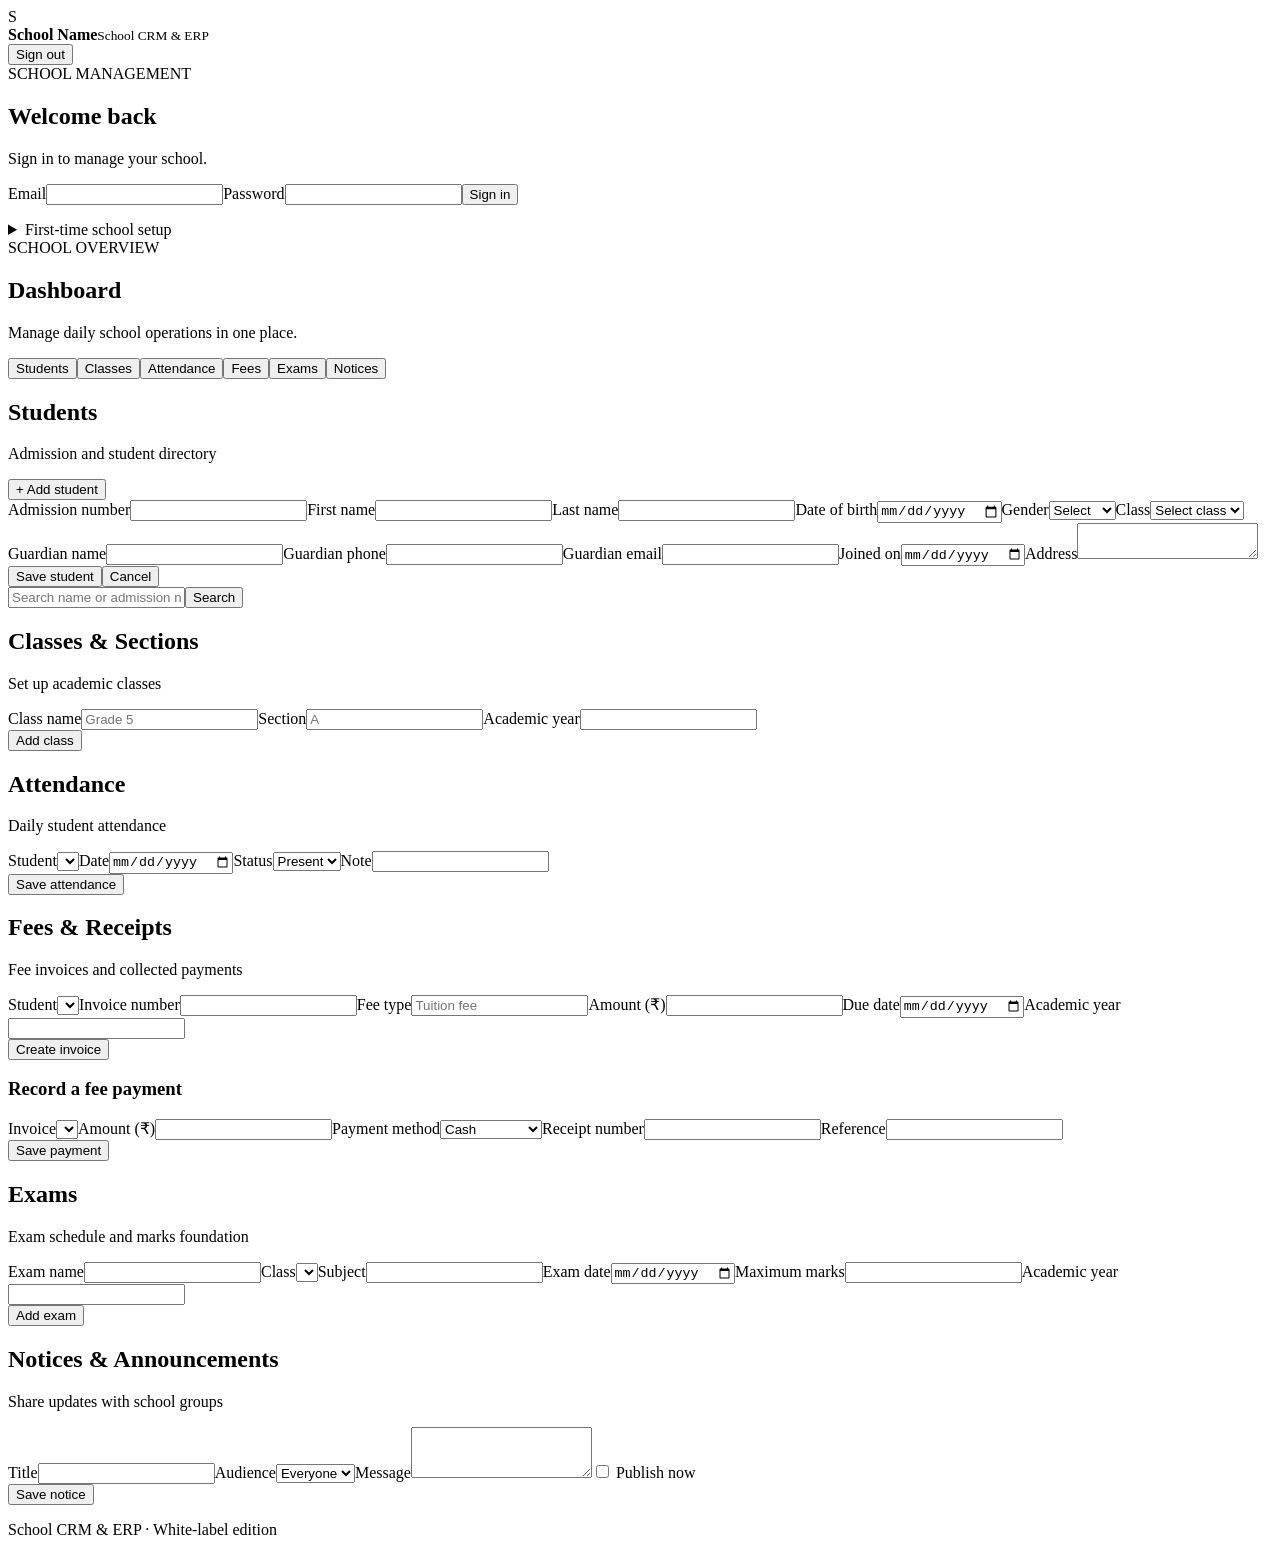
==== products/school-erp/index.html @ 95472b61 "Add responsive school ERP dashboard shell" ====
<!doctype html>
<html lang="en"><head><meta charset="utf-8"><meta name="viewport" content="width=device-width,initial-scale=1"><meta name="theme-color" content="#175cd3"><title>School CRM & ERP</title><link rel="stylesheet" href="styles.css"></head>
<body><header class="top"><div class="brand"><div class="mark" id="brandMark">S</div><div><strong id="schoolName">School Name</strong><small id="schoolTagline">School CRM & ERP</small></div></div><div class="userbar"><span id="userLabel"></span><button id="logoutBtn" class="ghost hidden">Sign out</button></div></header>
<main class="wrap">
<section id="authPanel" class="auth card"><div class="eyebrow">SCHOOL MANAGEMENT</div><h1>Welcome back</h1><p class="muted">Sign in to manage your school.</p><form id="loginForm"><label>Email<input name="email" type="email" required autocomplete="username"></label><label>Password<input name="password" type="password" required autocomplete="current-password"></label><button class="primary" type="submit">Sign in</button><p id="authMessage" class="message"></p></form><details class="setup"><summary>First-time school setup</summary><form id="setupForm"><label>Setup key<input name="setupKey" required></label><label>Administrator name<input name="fullName" required></label><label>Administrator email<input name="email" type="email" required></label><label>Password (minimum 12 characters)<input name="password" type="password" minlength="12" required></label><button class="primary" type="submit">Create administrator</button><p class="muted">Use the SETUP_KEY configured by your installer. Remove that secret from the Worker after setup.</p></form></details></section>
<section id="appPanel" class="hidden">
<div class="welcome"><div><div class="eyebrow">SCHOOL OVERVIEW</div><h1 id="welcomeTitle">Dashboard</h1><p class="muted">Manage daily school operations in one place.</p></div><span class="year" id="academicYear"></span></div>
<nav class="tabs" id="tabs"><button data-tab="students" class="active">Students</button><button data-tab="classes">Classes</button><button data-tab="attendance">Attendance</button><button data-tab="fees">Fees</button><button data-tab="exams">Exams</button><button data-tab="notices">Notices</button></nav>
<section class="panel" data-panel="students"><div class="panelhead"><div><h2>Students</h2><p class="muted">Admission and student directory</p></div><button class="primary admin-only" id="addStudentToggle">+ Add student</button></div><form id="studentForm" class="formgrid hidden"><label>Admission number<input name="admissionNo" required></label><label>First name<input name="firstName" required></label><label>Last name<input name="lastName"></label><label>Date of birth<input name="dob" type="date"></label><label>Gender<select name="gender"><option value="">Select</option><option>Female</option><option>Male</option><option>Other</option></select></label><label>Class<select name="classId" id="studentClass"><option value="">Select class</option></select></label><label>Guardian name<input name="guardianName"></label><label>Guardian phone<input name="guardianPhone" inputmode="tel"></label><label>Guardian email<input name="guardianEmail" type="email"></label><label>Joined on<input name="joinedOn" type="date"></label><label class="wide">Address<textarea name="address" rows="2"></textarea></label><div class="wide actions"><button class="primary">Save student</button><button type="button" class="ghost" data-cancel="studentForm">Cancel</button></div></form><div class="toolbar"><input id="studentSearch" placeholder="Search name or admission number"><button class="ghost" id="studentSearchBtn">Search</button></div><div id="studentsList" class="tablewrap"></div></section>
<section class="panel hidden" data-panel="classes"><div class="panelhead"><div><h2>Classes & Sections</h2><p class="muted">Set up academic classes</p></div></div><form id="classForm" class="formgrid admin-only"><label>Class name<input name="className" placeholder="Grade 5" required></label><label>Section<input name="section" placeholder="A"></label><label>Academic year<input name="academicYear" id="classYear" required></label><div class="actions"><button class="primary">Add class</button></div></form><div id="classesList" class="tablewrap"></div></section>
<section class="panel hidden" data-panel="attendance"><div class="panelhead"><div><h2>Attendance</h2><p class="muted">Daily student attendance</p></div></div><form id="attendanceForm" class="formgrid"><label>Student<select name="studentId" id="attendanceStudent" required></select></label><label>Date<input name="date" type="date" required></label><label>Status<select name="status"><option value="present">Present</option><option value="absent">Absent</option><option value="late">Late</option><option value="leave">Leave</option></select></label><label>Note<input name="note"></label><div class="actions"><button class="primary">Save attendance</button></div></form><div id="attendanceList" class="tablewrap"></div></section>
<section class="panel hidden" data-panel="fees"><div class="panelhead"><div><h2>Fees & Receipts</h2><p class="muted">Fee invoices and collected payments</p></div></div><form id="feeForm" class="formgrid admin-only"><label>Student<select name="studentId" id="feeStudent" required></select></label><label>Invoice number<input name="invoiceNo" required></label><label>Fee type<input name="feeType" placeholder="Tuition fee" required></label><label>Amount (₹)<input name="amount" type="number" min="1" step="0.01" required></label><label>Due date<input name="dueDate" type="date"></label><label>Academic year<input name="academicYear" id="feeYear" required></label><div class="actions"><button class="primary">Create invoice</button></div></form><div id="feesList" class="tablewrap"></div><form id="paymentForm" class="formgrid accountant-only"><h3 class="wide">Record a fee payment</h3><label>Invoice<select name="invoiceId" id="paymentInvoice" required></select></label><label>Amount (₹)<input name="amount" type="number" min="0.01" step="0.01" required></label><label>Payment method<select name="method"><option>Cash</option><option>UPI</option><option>Bank transfer</option><option>Card</option></select></label><label>Receipt number<input name="receiptNo" required></label><label>Reference<input name="reference"></label><div class="actions"><button class="primary">Save payment</button></div></form></section>
<section class="panel hidden" data-panel="exams"><div class="panelhead"><div><h2>Exams</h2><p class="muted">Exam schedule and marks foundation</p></div></div><form id="examForm" class="formgrid admin-only"><label>Exam name<input name="examName" required></label><label>Class<select name="classId" id="examClass" required></select></label><label>Subject<input name="subject" required></label><label>Exam date<input name="examDate" type="date"></label><label>Maximum marks<input name="maxMarks" type="number" min="1" step="0.5" required></label><label>Academic year<input name="academicYear" id="examYear" required></label><div class="actions"><button class="primary">Add exam</button></div></form><div id="examsList" class="tablewrap"></div></section>
<section class="panel hidden" data-panel="notices"><div class="panelhead"><div><h2>Notices & Announcements</h2><p class="muted">Share updates with school groups</p></div></div><form id="noticeForm" class="formgrid admin-only"><label>Title<input name="title" required></label><label>Audience<select name="audience"><option value="all">Everyone</option><option value="teachers">Teachers</option><option value="parents">Parents</option><option value="students">Students</option></select></label><label class="wide">Message<textarea name="body" rows="3" required></textarea></label><label class="check"><input name="published" type="checkbox"> Publish now</label><div class="actions"><button class="primary">Save notice</button></div></form><div id="noticesList" class="cards"></div></section>
<p id="appMessage" class="message"></p></section></main><footer>School CRM & ERP · White-label edition</footer><script src="brand.config.js"></script><script src="app.js"></script></body></html>
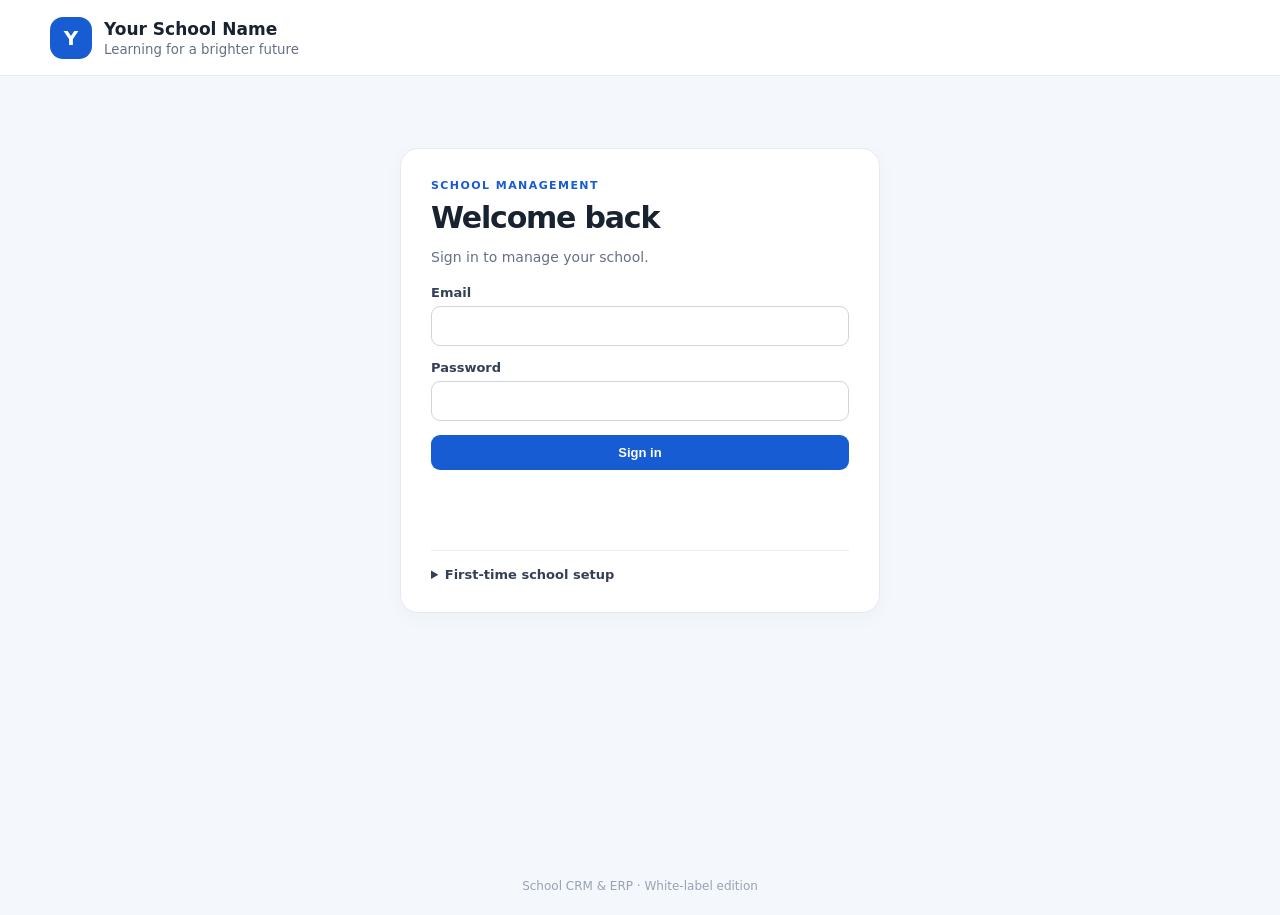
==== commit 594a6d6b: "Add school account management panel" ====
--- a/products/school-erp/index.html
+++ b/products/school-erp/index.html
@@ -5,11 +5,11 @@
 <section id="authPanel" class="auth card"><div class="eyebrow">SCHOOL MANAGEMENT</div><h1>Welcome back</h1><p class="muted">Sign in to manage your school.</p><form id="loginForm"><label>Email<input name="email" type="email" required autocomplete="username"></label><label>Password<input name="password" type="password" required autocomplete="current-password"></label><button class="primary" type="submit">Sign in</button><p id="authMessage" class="message"></p></form><details class="setup"><summary>First-time school setup</summary><form id="setupForm"><label>Setup key<input name="setupKey" required></label><label>Administrator name<input name="fullName" required></label><label>Administrator email<input name="email" type="email" required></label><label>Password (minimum 12 characters)<input name="password" type="password" minlength="12" required></label><button class="primary" type="submit">Create administrator</button><p class="muted">Use the SETUP_KEY configured by your installer. Remove that secret from the Worker after setup.</p></form></details></section>
 <section id="appPanel" class="hidden">
 <div class="welcome"><div><div class="eyebrow">SCHOOL OVERVIEW</div><h1 id="welcomeTitle">Dashboard</h1><p class="muted">Manage daily school operations in one place.</p></div><span class="year" id="academicYear"></span></div>
-<nav class="tabs" id="tabs"><button data-tab="students" class="active">Students</button><button data-tab="classes">Classes</button><button data-tab="attendance">Attendance</button><button data-tab="fees">Fees</button><button data-tab="exams">Exams</button><button data-tab="notices">Notices</button></nav>
+<nav class="tabs" id="tabs"><button data-tab="students" class="active">Students</button><button data-tab="classes">Classes</button><button data-tab="attendance">Attendance</button><button data-tab="fees">Fees</button><button data-tab="exams">Exams</button><button data-tab="notices">Notices</button><button data-tab="users" class="admin-only">Users & Roles</button></nav>
 <section class="panel" data-panel="students"><div class="panelhead"><div><h2>Students</h2><p class="muted">Admission and student directory</p></div><button class="primary admin-only" id="addStudentToggle">+ Add student</button></div><form id="studentForm" class="formgrid hidden"><label>Admission number<input name="admissionNo" required></label><label>First name<input name="firstName" required></label><label>Last name<input name="lastName"></label><label>Date of birth<input name="dob" type="date"></label><label>Gender<select name="gender"><option value="">Select</option><option>Female</option><option>Male</option><option>Other</option></select></label><label>Class<select name="classId" id="studentClass"><option value="">Select class</option></select></label><label>Guardian name<input name="guardianName"></label><label>Guardian phone<input name="guardianPhone" inputmode="tel"></label><label>Guardian email<input name="guardianEmail" type="email"></label><label>Joined on<input name="joinedOn" type="date"></label><label class="wide">Address<textarea name="address" rows="2"></textarea></label><div class="wide actions"><button class="primary">Save student</button><button type="button" class="ghost" data-cancel="studentForm">Cancel</button></div></form><div class="toolbar"><input id="studentSearch" placeholder="Search name or admission number"><button class="ghost" id="studentSearchBtn">Search</button></div><div id="studentsList" class="tablewrap"></div></section>
 <section class="panel hidden" data-panel="classes"><div class="panelhead"><div><h2>Classes & Sections</h2><p class="muted">Set up academic classes</p></div></div><form id="classForm" class="formgrid admin-only"><label>Class name<input name="className" placeholder="Grade 5" required></label><label>Section<input name="section" placeholder="A"></label><label>Academic year<input name="academicYear" id="classYear" required></label><div class="actions"><button class="primary">Add class</button></div></form><div id="classesList" class="tablewrap"></div></section>
 <section class="panel hidden" data-panel="attendance"><div class="panelhead"><div><h2>Attendance</h2><p class="muted">Daily student attendance</p></div></div><form id="attendanceForm" class="formgrid"><label>Student<select name="studentId" id="attendanceStudent" required></select></label><label>Date<input name="date" type="date" required></label><label>Status<select name="status"><option value="present">Present</option><option value="absent">Absent</option><option value="late">Late</option><option value="leave">Leave</option></select></label><label>Note<input name="note"></label><div class="actions"><button class="primary">Save attendance</button></div></form><div id="attendanceList" class="tablewrap"></div></section>
 <section class="panel hidden" data-panel="fees"><div class="panelhead"><div><h2>Fees & Receipts</h2><p class="muted">Fee invoices and collected payments</p></div></div><form id="feeForm" class="formgrid admin-only"><label>Student<select name="studentId" id="feeStudent" required></select></label><label>Invoice number<input name="invoiceNo" required></label><label>Fee type<input name="feeType" placeholder="Tuition fee" required></label><label>Amount (₹)<input name="amount" type="number" min="1" step="0.01" required></label><label>Due date<input name="dueDate" type="date"></label><label>Academic year<input name="academicYear" id="feeYear" required></label><div class="actions"><button class="primary">Create invoice</button></div></form><div id="feesList" class="tablewrap"></div><form id="paymentForm" class="formgrid accountant-only"><h3 class="wide">Record a fee payment</h3><label>Invoice<select name="invoiceId" id="paymentInvoice" required></select></label><label>Amount (₹)<input name="amount" type="number" min="0.01" step="0.01" required></label><label>Payment method<select name="method"><option>Cash</option><option>UPI</option><option>Bank transfer</option><option>Card</option></select></label><label>Receipt number<input name="receiptNo" required></label><label>Reference<input name="reference"></label><div class="actions"><button class="primary">Save payment</button></div></form></section>
 <section class="panel hidden" data-panel="exams"><div class="panelhead"><div><h2>Exams</h2><p class="muted">Exam schedule and marks foundation</p></div></div><form id="examForm" class="formgrid admin-only"><label>Exam name<input name="examName" required></label><label>Class<select name="classId" id="examClass" required></select></label><label>Subject<input name="subject" required></label><label>Exam date<input name="examDate" type="date"></label><label>Maximum marks<input name="maxMarks" type="number" min="1" step="0.5" required></label><label>Academic year<input name="academicYear" id="examYear" required></label><div class="actions"><button class="primary">Add exam</button></div></form><div id="examsList" class="tablewrap"></div></section>
 <section class="panel hidden" data-panel="notices"><div class="panelhead"><div><h2>Notices & Announcements</h2><p class="muted">Share updates with school groups</p></div></div><form id="noticeForm" class="formgrid admin-only"><label>Title<input name="title" required></label><label>Audience<select name="audience"><option value="all">Everyone</option><option value="teachers">Teachers</option><option value="parents">Parents</option><option value="students">Students</option></select></label><label class="wide">Message<textarea name="body" rows="3" required></textarea></label><label class="check"><input name="published" type="checkbox"> Publish now</label><div class="actions"><button class="primary">Save notice</button></div></form><div id="noticesList" class="cards"></div></section>
-<p id="appMessage" class="message"></p></section></main><footer>School CRM & ERP · White-label edition</footer><script src="brand.config.js"></script><script src="app.js"></script></body></html>+<section class="panel hidden" data-panel="users"><div class="panelhead"><div><h2>Staff & Parent Accounts</h2><p class="muted">Create role-based school logins</p></div></div><form id="userForm" class="formgrid admin-only"><label>Full name<input name="fullName" required></label><label>Email<input name="email" type="email" required></label><label>Temporary password (12+ characters)<input name="password" type="password" minlength="12" required></label><label>Role<select name="role"><option value="teacher">Teacher</option><option value="accountant">Accountant</option><option value="parent">Parent</option><option value="student">Student</option></select></label><label id="linkedStudentWrap" class="hidden">Link student<select name="linkedStudentId" id="linkedStudent"><option value="">Select student</option></select></label><div class="actions"><button class="primary">Create account</button></div></form><div id="usersList" class="tablewrap"></div></section><p id="appMessage" class="message"></p></section></main><footer>School CRM & ERP · White-label edition</footer><script src="brand.config.js"></script><script src="app.js"></script></body></html>
--- a/products/school-erp/styles.css
+++ b/products/school-erp/styles.css
@@ -0,0 +1 @@
+:root{font-family:Inter,ui-sans-serif,system-ui,-apple-system,Segoe UI,sans-serif;color:#182230;background:#f4f7fb;--primary:#175cd3;--accent:#16a36a}*{box-sizing:border-box}body{margin:0}.top{height:76px;background:#fff;border-bottom:1px solid #e5eaf1;display:flex;align-items:center;justify-content:space-between;padding:0 max(20px,calc((100% - 1180px)/2));gap:16px}.brand{display:flex;align-items:center;gap:12px;min-width:0}.brand strong{display:block;font-size:17px}.brand small{display:block;color:#667085;margin-top:3px}.mark{width:42px;height:42px;border-radius:13px;background:var(--primary);color:#fff;display:grid;place-items:center;font-weight:800;font-size:20px}.userbar{display:flex;align-items:center;gap:12px;color:#475467;font-size:13px}.wrap{max-width:1180px;margin:34px auto;padding:0 20px;min-height:75vh}.card,.panel{background:#fff;border:1px solid #e5eaf1;border-radius:18px;box-shadow:0 5px 20px #10182808}.auth{max-width:480px;margin:8vh auto;padding:30px}.eyebrow{font-size:11px;letter-spacing:.13em;font-weight:800;color:var(--primary)}h1{font-size:30px;letter-spacing:-.04em;margin:8px 0}h2{margin:0;font-size:21px}h3{margin:0}.muted{color:#667085;font-size:14px}.auth form,.setup form{display:grid;gap:14px;margin-top:20px}label{display:grid;gap:6px;font-size:13px;font-weight:650;color:#344054}input,select,textarea{width:100%;min-width:0;padding:11px 12px;border:1px solid #d0d5dd;border-radius:9px;background:#fff;color:#101828;font:inherit;font-size:14px}input:focus,select:focus,textarea:focus{outline:2px solid color-mix(in srgb,var(--primary),transparent 75%);border-color:var(--primary)}button{border:0;border-radius:9px;padding:10px 15px;font-weight:700;font-size:13px;cursor:pointer}.primary{background:var(--primary);color:white}.ghost{background:#eef2f7;color:#344054}.hidden{display:none!important}.setup{margin-top:22px;border-top:1px solid #eaecf0;padding-top:16px;color:#344054;font-size:13px}.setup summary{cursor:pointer;font-weight:700}.welcome{display:flex;justify-content:space-between;align-items:end;margin-bottom:22px}.year{border-radius:30px;background:#eaf2ff;color:#1849a9;padding:8px 13px;font-size:12px;font-weight:700}.tabs{display:flex;gap:6px;overflow:auto;padding:6px;margin-bottom:14px;background:#e9eef6;border-radius:12px}.tabs button{background:transparent;color:#475467;white-space:nowrap}.tabs button.active{background:#fff;color:var(--primary);box-shadow:0 1px 4px #10182818}.panel{padding:22px;margin-bottom:18px}.panelhead{display:flex;justify-content:space-between;align-items:center;margin-bottom:18px;gap:12px}.panelhead p{margin:5px 0 0}.formgrid{display:grid;grid-template-columns:repeat(3,minmax(0,1fr));gap:13px;padding:16px;background:#f8fafc;border:1px solid #eaecf0;border-radius:12px;margin:12px 0 18px}.wide{grid-column:1/-1}.actions{display:flex;align-items:end;gap:8px}.toolbar{display:flex;gap:8px;margin:12px 0}.toolbar input{max-width:340px}.tablewrap{overflow:auto}table{border-collapse:collapse;width:100%;font-size:13px}th,td{text-align:left;padding:12px 10px;border-bottom:1px solid #eaecf0;white-space:nowrap}th{color:#667085;font-size:11px;text-transform:uppercase;letter-spacing:.06em;background:#fafbfc}.empty{padding:22px;color:#667085;text-align:center}.cards{display:grid;gap:10px}.notice{border:1px solid #eaecf0;border-radius:12px;padding:14px}.notice strong{display:block}.notice p{white-space:pre-wrap;color:#475467;font-size:14px}.check{display:flex;align-items:center;gap:8px}.check input{width:auto}.message{font-size:13px;color:var(--accent);min-height:18px}.message.error{color:#b42318}footer{text-align:center;padding:22px;color:#98a2b3;font-size:12px}@media(max-width:760px){.wrap{margin:20px auto}.top{height:68px;padding:0 14px}.brand strong{font-size:14px}.brand small{font-size:11px}.formgrid{grid-template-columns:1fr 1fr}.panel{padding:15px}.auth{margin:5vh auto;padding:22px}.welcome{align-items:start;gap:10px;flex-direction:column}.panelhead{align-items:start;flex-direction:column}.tabs{margin-left:-4px;margin-right:-4px}}@media(max-width:480px){.formgrid{grid-template-columns:1fr}.wide{grid-column:auto}.toolbar{flex-direction:column}.toolbar input{max-width:none}.userbar{font-size:11px}}
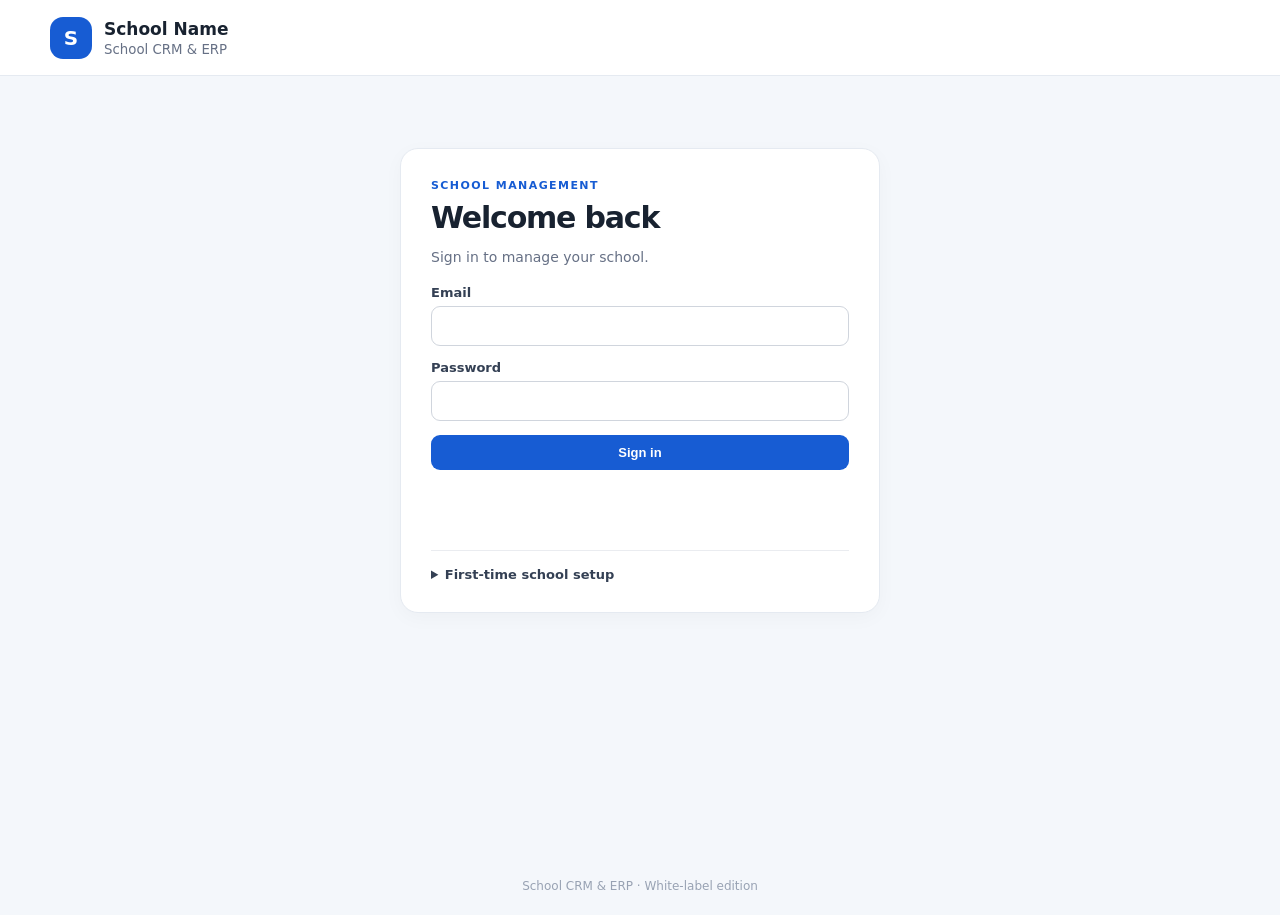
==== commit fcbf7c0f: "Show school ERP forms by staff role" ====
--- a/products/school-erp/index.html
+++ b/products/school-erp/index.html
@@ -9,7 +9,7 @@
 <section class="panel" data-panel="students"><div class="panelhead"><div><h2>Students</h2><p class="muted">Admission and student directory</p></div><button class="primary admin-only" id="addStudentToggle">+ Add student</button></div><form id="studentForm" class="formgrid hidden"><label>Admission number<input name="admissionNo" required></label><label>First name<input name="firstName" required></label><label>Last name<input name="lastName"></label><label>Date of birth<input name="dob" type="date"></label><label>Gender<select name="gender"><option value="">Select</option><option>Female</option><option>Male</option><option>Other</option></select></label><label>Class<select name="classId" id="studentClass"><option value="">Select class</option></select></label><label>Guardian name<input name="guardianName"></label><label>Guardian phone<input name="guardianPhone" inputmode="tel"></label><label>Guardian email<input name="guardianEmail" type="email"></label><label>Joined on<input name="joinedOn" type="date"></label><label class="wide">Address<textarea name="address" rows="2"></textarea></label><div class="wide actions"><button class="primary">Save student</button><button type="button" class="ghost" data-cancel="studentForm">Cancel</button></div></form><div class="toolbar"><input id="studentSearch" placeholder="Search name or admission number"><button class="ghost" id="studentSearchBtn">Search</button></div><div id="studentsList" class="tablewrap"></div></section>
 <section class="panel hidden" data-panel="classes"><div class="panelhead"><div><h2>Classes & Sections</h2><p class="muted">Set up academic classes</p></div></div><form id="classForm" class="formgrid admin-only"><label>Class name<input name="className" placeholder="Grade 5" required></label><label>Section<input name="section" placeholder="A"></label><label>Academic year<input name="academicYear" id="classYear" required></label><div class="actions"><button class="primary">Add class</button></div></form><div id="classesList" class="tablewrap"></div></section>
 <section class="panel hidden" data-panel="attendance"><div class="panelhead"><div><h2>Attendance</h2><p class="muted">Daily student attendance</p></div></div><form id="attendanceForm" class="formgrid"><label>Student<select name="studentId" id="attendanceStudent" required></select></label><label>Date<input name="date" type="date" required></label><label>Status<select name="status"><option value="present">Present</option><option value="absent">Absent</option><option value="late">Late</option><option value="leave">Leave</option></select></label><label>Note<input name="note"></label><div class="actions"><button class="primary">Save attendance</button></div></form><div id="attendanceList" class="tablewrap"></div></section>
-<section class="panel hidden" data-panel="fees"><div class="panelhead"><div><h2>Fees & Receipts</h2><p class="muted">Fee invoices and collected payments</p></div></div><form id="feeForm" class="formgrid admin-only"><label>Student<select name="studentId" id="feeStudent" required></select></label><label>Invoice number<input name="invoiceNo" required></label><label>Fee type<input name="feeType" placeholder="Tuition fee" required></label><label>Amount (₹)<input name="amount" type="number" min="1" step="0.01" required></label><label>Due date<input name="dueDate" type="date"></label><label>Academic year<input name="academicYear" id="feeYear" required></label><div class="actions"><button class="primary">Create invoice</button></div></form><div id="feesList" class="tablewrap"></div><form id="paymentForm" class="formgrid accountant-only"><h3 class="wide">Record a fee payment</h3><label>Invoice<select name="invoiceId" id="paymentInvoice" required></select></label><label>Amount (₹)<input name="amount" type="number" min="0.01" step="0.01" required></label><label>Payment method<select name="method"><option>Cash</option><option>UPI</option><option>Bank transfer</option><option>Card</option></select></label><label>Receipt number<input name="receiptNo" required></label><label>Reference<input name="reference"></label><div class="actions"><button class="primary">Save payment</button></div></form></section>
-<section class="panel hidden" data-panel="exams"><div class="panelhead"><div><h2>Exams</h2><p class="muted">Exam schedule and marks foundation</p></div></div><form id="examForm" class="formgrid admin-only"><label>Exam name<input name="examName" required></label><label>Class<select name="classId" id="examClass" required></select></label><label>Subject<input name="subject" required></label><label>Exam date<input name="examDate" type="date"></label><label>Maximum marks<input name="maxMarks" type="number" min="1" step="0.5" required></label><label>Academic year<input name="academicYear" id="examYear" required></label><div class="actions"><button class="primary">Add exam</button></div></form><div id="examsList" class="tablewrap"></div></section>
-<section class="panel hidden" data-panel="notices"><div class="panelhead"><div><h2>Notices & Announcements</h2><p class="muted">Share updates with school groups</p></div></div><form id="noticeForm" class="formgrid admin-only"><label>Title<input name="title" required></label><label>Audience<select name="audience"><option value="all">Everyone</option><option value="teachers">Teachers</option><option value="parents">Parents</option><option value="students">Students</option></select></label><label class="wide">Message<textarea name="body" rows="3" required></textarea></label><label class="check"><input name="published" type="checkbox"> Publish now</label><div class="actions"><button class="primary">Save notice</button></div></form><div id="noticesList" class="cards"></div></section>
+<section class="panel hidden" data-panel="fees"><div class="panelhead"><div><h2>Fees & Receipts</h2><p class="muted">Fee invoices and collected payments</p></div></div><form id="feeForm" class="formgrid accountant-only"><label>Student<select name="studentId" id="feeStudent" required></select></label><label>Invoice number<input name="invoiceNo" required></label><label>Fee type<input name="feeType" placeholder="Tuition fee" required></label><label>Amount (₹)<input name="amount" type="number" min="1" step="0.01" required></label><label>Due date<input name="dueDate" type="date"></label><label>Academic year<input name="academicYear" id="feeYear" required></label><div class="actions"><button class="primary">Create invoice</button></div></form><div id="feesList" class="tablewrap"></div><form id="paymentForm" class="formgrid accountant-only"><h3 class="wide">Record a fee payment</h3><label>Invoice<select name="invoiceId" id="paymentInvoice" required></select></label><label>Amount (₹)<input name="amount" type="number" min="0.01" step="0.01" required></label><label>Payment method<select name="method"><option>Cash</option><option>UPI</option><option>Bank transfer</option><option>Card</option></select></label><label>Receipt number<input name="receiptNo" required></label><label>Reference<input name="reference"></label><div class="actions"><button class="primary">Save payment</button></div></form></section>
+<section class="panel hidden" data-panel="exams"><div class="panelhead"><div><h2>Exams</h2><p class="muted">Exam schedule and marks foundation</p></div></div><form id="examForm" class="formgrid teacher-admin-only"><label>Exam name<input name="examName" required></label><label>Class<select name="classId" id="examClass" required></select></label><label>Subject<input name="subject" required></label><label>Exam date<input name="examDate" type="date"></label><label>Maximum marks<input name="maxMarks" type="number" min="1" step="0.5" required></label><label>Academic year<input name="academicYear" id="examYear" required></label><div class="actions"><button class="primary">Add exam</button></div></form><div id="examsList" class="tablewrap"></div></section>
+<section class="panel hidden" data-panel="notices"><div class="panelhead"><div><h2>Notices & Announcements</h2><p class="muted">Share updates with school groups</p></div></div><form id="noticeForm" class="formgrid teacher-admin-only"><label>Title<input name="title" required></label><label>Audience<select name="audience"><option value="all">Everyone</option><option value="teachers">Teachers</option><option value="parents">Parents</option><option value="students">Students</option></select></label><label class="wide">Message<textarea name="body" rows="3" required></textarea></label><label class="check"><input name="published" type="checkbox"> Publish now</label><div class="actions"><button class="primary">Save notice</button></div></form><div id="noticesList" class="cards"></div></section>
 <section class="panel hidden" data-panel="users"><div class="panelhead"><div><h2>Staff & Parent Accounts</h2><p class="muted">Create role-based school logins</p></div></div><form id="userForm" class="formgrid admin-only"><label>Full name<input name="fullName" required></label><label>Email<input name="email" type="email" required></label><label>Temporary password (12+ characters)<input name="password" type="password" minlength="12" required></label><label>Role<select name="role"><option value="teacher">Teacher</option><option value="accountant">Accountant</option><option value="parent">Parent</option><option value="student">Student</option></select></label><label id="linkedStudentWrap" class="hidden">Link student<select name="linkedStudentId" id="linkedStudent"><option value="">Select student</option></select></label><div class="actions"><button class="primary">Create account</button></div></form><div id="usersList" class="tablewrap"></div></section><p id="appMessage" class="message"></p></section></main><footer>School CRM & ERP · White-label edition</footer><script src="brand.config.js"></script><script src="app.js"></script></body></html>
